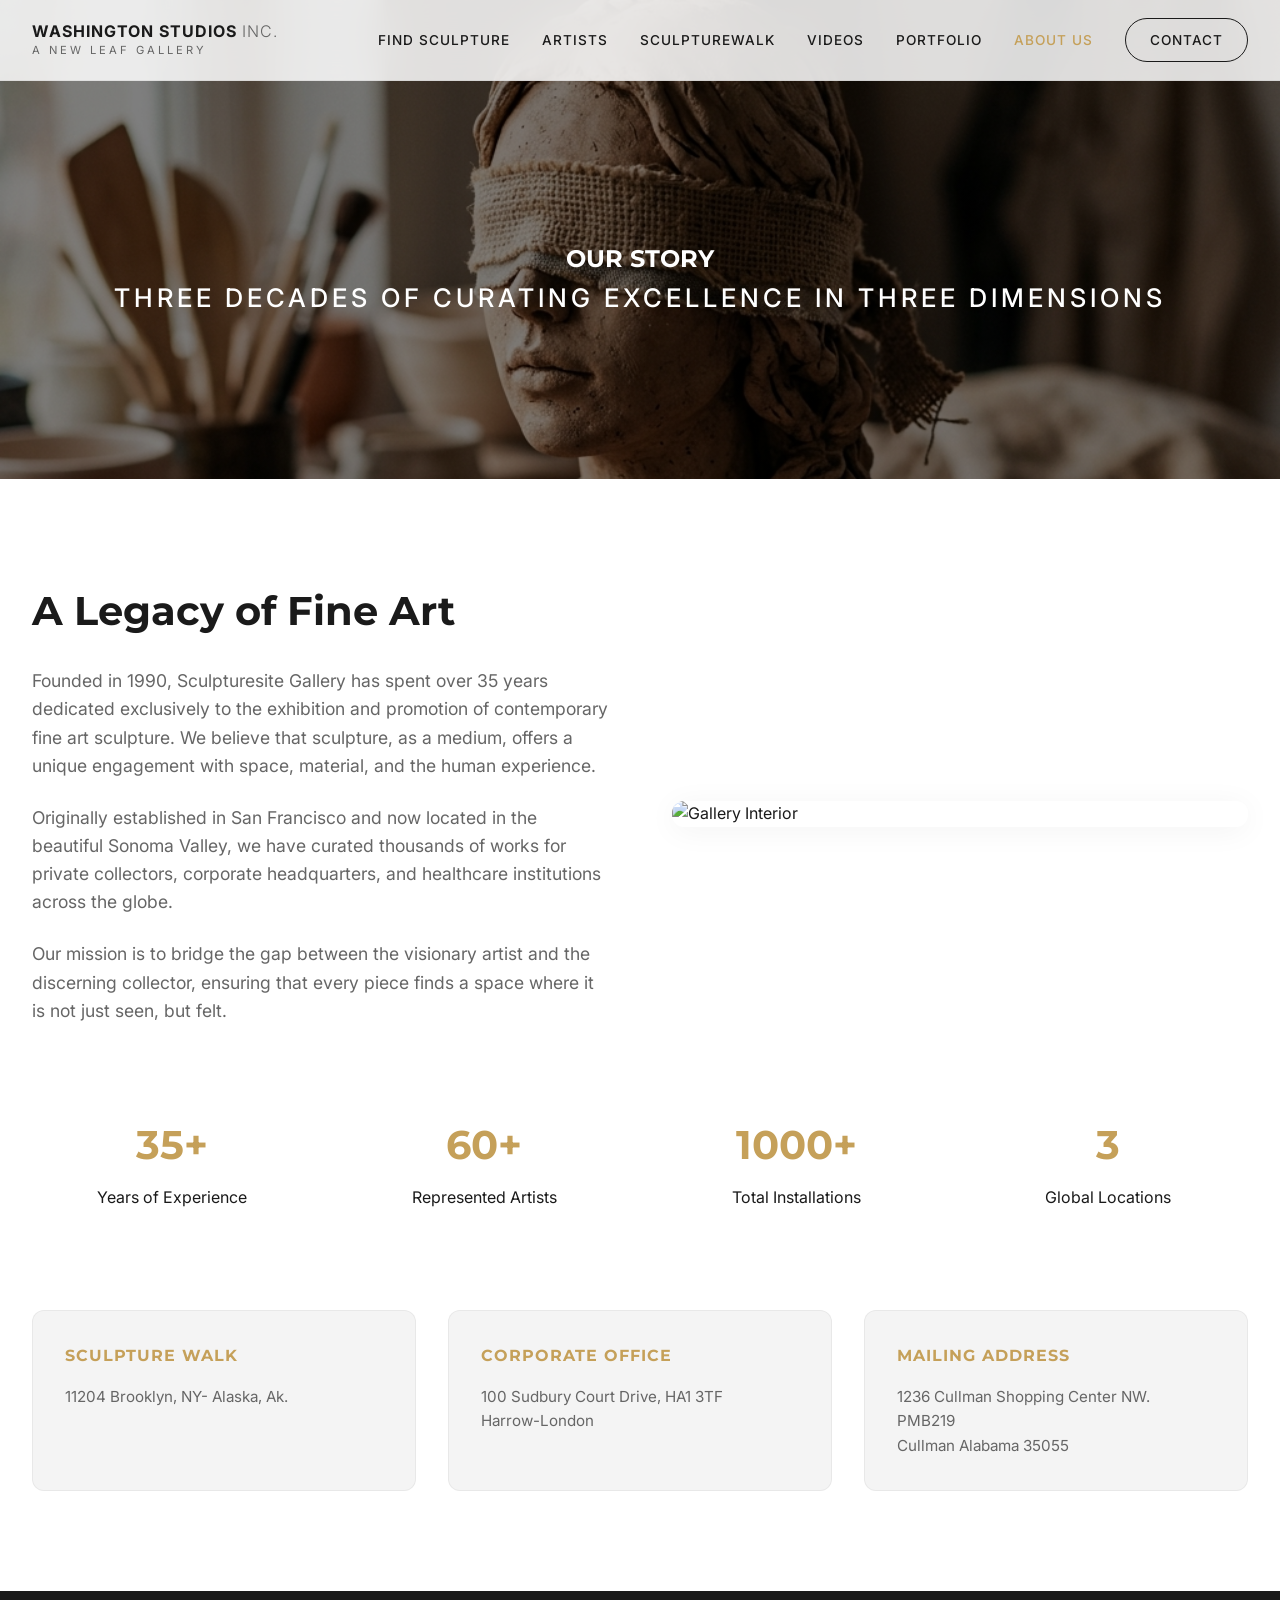
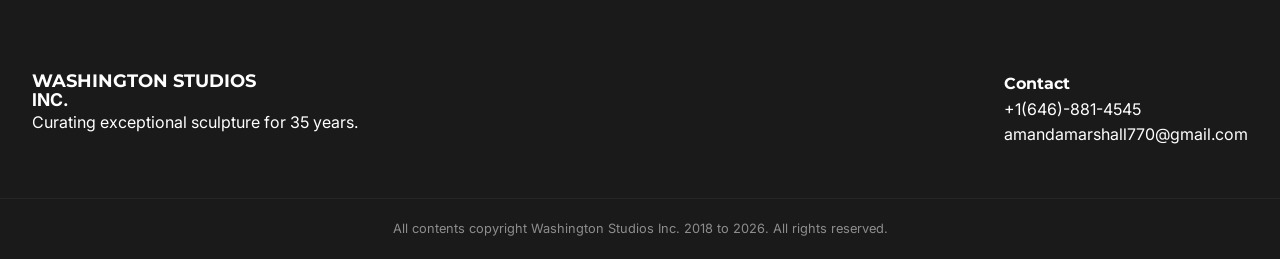
==== about.html @ 8a9ef1b8 "Revert to 4:00 PM state and update hero with new sculpture image and white text contrast" ====
<!DOCTYPE html>
<html lang="en">
<head>
    <meta charset="UTF-8">
    <meta name="viewport" content="width=device-width, initial-scale=1.0">
    <title>About Us | Washington Studios Inc. / A New Leaf Gallery</title>
    <meta name="description" content="Learn about Sculpturesite Gallery's 35-year history of curating exceptional contemporary, abstract, and figurative sculptures.">
    
    <!-- Google Fonts -->
    <link rel="preconnect" href="https://fonts.googleapis.com">
    <link rel="preconnect" href="https://fonts.gstatic.com" crossorigin>
    <link href="https://fonts.googleapis.com/css2?family=Inter:wght@300;400;500;600&family=Montserrat:wght@300;400;500;600;700&display=swap" rel="stylesheet">
    
    <!-- Icons -->
    <script src="https://unpkg.com/lucide@0.400.0/dist/umd/lucide.min.js"></script>
    <link rel="stylesheet" href="https://cdnjs.cloudflare.com/ajax/libs/font-awesome/6.5.1/css/all.min.css">
    
    <link rel="stylesheet" href="style.css?v=1.1.3">
    <style>
        .about-hero {
            padding: 240px 0 120px;
            background: linear-gradient(rgba(0,0,0,0.5), rgba(0,0,0,0.5)), url('assets/images/hero-sculpture.png');
            background-size: cover;
            background-position: center;
            background-attachment: fixed;
            color: white;
            text-align: center;
        }
        
        .about-content {
            padding: 100px 0;
        }
        
        .story-grid {
            display: grid;
            grid-template-columns: 1fr 1fr;
            gap: 4rem;
            align-items: center;
        }
        
        .story-text h2 {
            font-size: 2.5rem;
            margin-bottom: 1.5rem;
        }
        
        
        .story-text p {
            font-size: 1.1rem;
            color: var(--text-muted);
            margin-bottom: 1.5rem;
        }
        
        .gallery-preview {
            border-radius: var(--radius);
            overflow: hidden;
            box-shadow: var(--shadow);
        }
        
        .stats-grid {
            display: grid;
            grid-template-columns: repeat(4, 1fr);
            gap: 2rem;
            margin-top: 4rem;
            text-align: center;
        }
        
        .stat-item h3 {
            font-size: 2.5rem;
            color: var(--accent);
            margin-bottom: 0.5rem;
        }
    </style>
</head>
<body>

    <!-- Header -->
    <header class="glass-nav">
        <div class="container nav-content">
            <div class="logo">
                <a href="index.html" style="text-decoration: none; color: inherit;">
                    <span class="logo-text">
                        <span class="logo-main">WASHINGTON STUDIOS <span>INC.</span></span>
                        <span class="logo-tagline">A NEW LEAF GALLERY</span>
                    </span>
                </a>
            </div>
            <nav class="desktop-nav">
                <ul>
                    <li><a href="find-sculpture.html">Find Sculpture</a></li>
                    <li><a href="index.html">Artists</a></li>
                    <li><a href="sculpturewalk.html">SculptureWalk</a></li>
                    <li><a href="videos.html">Videos</a></li>
                    <li><a href="portfolio.html">Portfolio</a></li>
                    <li><a href="about.html" class="active">About Us</a></li>
                    <li><a href="contact.html" class="contact-btn">Contact</a></li>
                </ul>
            </nav>
            <div class="mobile-menu-toggle">
                <i data-lucide="menu"></i>
            </div>
        </div>
    </header>

    <main>
        <section class="about-hero">
            <div class="container">
                <h1 class="fade-in">OUR STORY</h1>
                <p class="subtitle fade-in" style="color: white; opacity: 0.9;">Three Decades of Curating Excellence in Three Dimensions</p>
            </div>
        </section>

        <section class="about-content">
            <div class="container">
                <div class="story-grid">
                    <div class="story-text fade-in">
                        <h2>A Legacy of Fine Art</h2>
                        <p>Founded in 1990, Sculpturesite Gallery has spent over 35 years dedicated exclusively to the exhibition and promotion of contemporary fine art sculpture. We believe that sculpture, as a medium, offers a unique engagement with space, material, and the human experience.</p>
                        <p>Originally established in San Francisco and now located in the beautiful Sonoma Valley, we have curated thousands of works for private collectors, corporate headquarters, and healthcare institutions across the globe.</p>
                        <p>Our mission is to bridge the gap between the visionary artist and the discerning collector, ensuring that every piece finds a space where it is not just seen, but felt.</p>
                    </div>
                    <div class="gallery-preview fade-in">
                        <img src="assets/images/featured-1.png" alt="Gallery Interior" style="width: 100%; height: 100%; object-fit: cover;">
                    </div>
                </div>

                <div class="stats-grid fade-in">
                    <div class="stat-item">
                        <h3>35+</h3>
                        <p>Years of Experience</p>
                    </div>
                    <div class="stat-item">
                        <h3>60+</h3>
                        <p>Represented Artists</p>
                    </div>
                    <div class="stat-item">
                        <h3>1000+</h3>
                        <p>Total Installations</p>
                    </div>
                    <div class="stat-item">
                        <h3>3</h3>
                        <p>Global Locations</p>
                    </div>
                </div>

                <div class="locations-grid fade-in">
                    <div class="location-card">
                        <h4>Sculpture Walk</h4>
                        <p>11204 Brooklyn, NY- Alaska, Ak.</p>
                    </div>
                    <div class="location-card">
                        <h4>Corporate Office</h4>
                        <p>100 Sudbury Court Drive, HA1 3TF<br>Harrow-London</p>
                    </div>
                    <div class="location-card">
                        <h4>Mailing Address</h4>
                        <p>1236 Cullman Shopping Center NW.<br>PMB219<br>Cullman Alabama 35055</p>
                    </div>
                </div>
            </div>
        </section>
    </main>

    <!-- Footer -->
    <footer>
        <div class="container footer-content">
            <div class="footer-info">
                <div class="logo">
                    <span class="logo-text" style="font-size: 1.1rem;">WASHINGTON STUDIOS<span> INC.</span></span>
                </div>
                <p>Curating exceptional sculpture for 35 years.</p>
            </div>
            <div class="footer-links">
                <div class="link-group">
                    <h4>Contact</h4>
                    <p><i data-lucide="phone"></i> <a href="tel:+16468814545" style="color: inherit; text-decoration: none;">+1(646)-881-4545</a></p>
                    <p><i data-lucide="mail"></i> <a href="mailto:amandamarshall770@gmail.com" style="color: inherit; text-decoration: none;">amandamarshall770@gmail.com</a></p>
                </div>
            </div>
        </div>
        <div class="footer-bottom">
            <p>All contents copyright Washington Studios Inc. 2018 to 2026. All rights reserved.</p>
        </div>
    </footer>

    <script src="app.js?v=1.1.3"></script>
    <script>
        document.addEventListener('DOMContentLoaded', () => {
            if (typeof lucide !== 'undefined') {
                lucide.createIcons();
            }
        });
    </script>
</body>
</html>
---- style.css ----
:root {
    --primary: #1a1a1a;
    --secondary: #f4f4f4;
    --accent: #c5a059;
    --text: #1a1a1a;
    --text-muted: #666666;
    --bg: #ffffff;
    --glass: rgba(255, 255, 255, 0.85);
    --transition: cubic-bezier(0.4, 0, 0.2, 1);
    --shadow: 0 4px 30px rgba(0, 0, 0, 0.05);
    --radius: 12px;
}

* {
    margin: 0;
    padding: 0;
    box-sizing: border-box;
    font-family: 'Inter', sans-serif;
}

body {
    background-color: var(--bg);
    color: var(--text);
    line-height: 1.6;
    overflow-x: hidden;
}

h1, h2, h3, h4, .logo-text {
    font-family: 'Montserrat', sans-serif;
    font-weight: 700;
}

.container {
    max-width: 1400px;
    margin: 0 auto;
    padding: 0 2rem;
}

/* Glass Navigation */
.glass-nav {
    position: fixed;
    top: 0;
    left: 0;
    width: 100%;
    z-index: 1000;
    backdrop-filter: blur(20px);
    background: var(--glass);
    border-bottom: 1px solid rgba(0, 0, 0, 0.05);
    transition: all 0.3s var(--transition);
}

.nav-content {
    height: 80px;
    display: flex;
    justify-content: space-between;
    align-items: center;
}

.logo-text {
    display: flex;
    flex-direction: column;
    justify-content: center;
    line-height: 1.1;
}

.logo-main {
    font-size: 1rem;
    font-weight: 700;
    letter-spacing: 1px;
    text-transform: uppercase;
}

.logo-main span {
    font-weight: 300;
    color: var(--text-muted);
}

.logo-tagline {
    font-size: 0.7rem;
    font-weight: 400;
    letter-spacing: 3px;
    text-transform: uppercase;
    color: var(--text-muted);
    margin-top: 0.2rem;
}

.desktop-nav ul {
    display: flex;
    list-style: none;
    gap: 2rem;
}

.desktop-nav a {
    text-decoration: none;
    color: var(--text);
    font-size: 0.85rem;
    font-weight: 500;
    text-transform: uppercase;
    letter-spacing: 1px;
    transition: color 0.3s;
}

.desktop-nav a:hover, .desktop-nav a.active {
    color: var(--accent);
}

.contact-btn {
    padding: 0.8rem 1.5rem;
    border: 1px solid var(--primary);
    border-radius: 50px;
}

.contact-btn:hover {
    background: var(--primary);
    color: white !important;
}

.mobile-menu-toggle {
    display: none;
}

/* Hero Section */
.hero {
    height: 90vh;
    padding: 0;
    background: linear-gradient(rgba(0,0,0,0.5), rgba(0,0,0,0.5)), url('assets/images/hero-sculpture.png');
    background-size: cover;
    background-position: center;
    background-attachment: fixed;
    display: flex;
    align-items: center;
    justify-content: center;
    color: #ffffff;
    text-align: center;
}

.hero h1, .hero p, .hero .subtitle {
    color: #ffffff !important;
}

.majestic-title {
    font-weight: 300 !important;
    letter-spacing: 12px !important;
    font-size: clamp(2rem, 6vw, 4rem) !important;
    text-shadow: 0 10px 40px rgba(0,0,0,0.5);
}

.majestic-subtitle {
    letter-spacing: 4px !important;
    border-top: 1px solid rgba(255,255,255,0.3);
    padding-top: 1.5rem;
    margin-top: 1rem;
    font-weight: 400 !important;
}

.majestic-description {
    margin-top: 3rem;
}

/* MOBILE FIX FOR MAJESTIC HERO */
@media (max-width: 768px) {
    .hero-home-fix {
        padding-top: 140px !important;
        height: auto !important;
        min-height: 80vh !important;
    }

    .majestic-title {
        letter-spacing: 4px !important;
        font-size: 2.22rem !important;
        line-height: 1.2 !important;
        padding: 0 10px;
    }

    .majestic-subtitle {
        font-size: 0.9rem !important;
        letter-spacing: 2px !important;
        padding-top: 1rem !important;
    }

    .majestic-description {
        margin-top: 1.5rem !important;
        padding: 0 15px !important;
    }

    .majestic-description p {
        font-size: 1.05rem !important;
        line-height: 1.6 !important;
    }
}

.subtitle {
    font-size: clamp(1.2rem, 2vw, 1.8rem);
    color: var(--secondary);
    font-weight: 500;
    text-transform: uppercase;
    letter-spacing: 4px;
    margin-bottom: 2.5rem;
}

.description p {
    max-width: 850px;
    margin: 0 auto;
    font-size: 1.25rem;
    line-height: 1.8;
    color: rgba(255,255,255,0.95);
    letter-spacing: 0.5px;
}

/* Featured Section */
.featured {
    padding: 50px 0 100px;
}

.section-title {
    font-size: 2rem;
    margin-bottom: 3rem;
    text-align: center;
    position: relative;
    padding-bottom: 1rem;
}

.section-title::after {
    content: '';
    position: absolute;
    bottom: 0;
    left: 50%;
    transform: translateX(-50%);
    width: 50px;
    height: 2px;
    background: var(--accent);
}

.featured-grid {
    display: grid;
    grid-template-columns: repeat(4, 1fr);
    gap: 1.5rem;
}

.featured-card {
    position: relative;
    border-radius: var(--radius);
    overflow: hidden;
    height: 500px;
    cursor: pointer;
    box-shadow: var(--shadow);
    transition: transform 0.6s var(--transition);
}

.featured-card img {
    width: 100%;
    height: 100%;
    object-fit: cover;
    transition: transform 0.6s var(--transition);
}

.card-overlay {
    position: absolute;
    inset: 0;
    background: linear-gradient(to top, rgba(0,0,0,0.8) 0%, transparent 60%);
    display: flex;
    flex-direction: column;
    justify-content: flex-end;
    padding: 2rem;
    color: white;
    opacity: 0.9;
    transition: all 0.3s;
}

.featured-card:hover {
    transform: translateY(-10px);
}

.featured-card:hover img {
    transform: scale(1.1);
}

/* Gallery Controls */
.gallery-controls {
    background: var(--secondary);
    padding: 2rem 0;
    margin-bottom: 4rem;
}

.controls-wrapper {
    display: flex;
    justify-content: space-between;
    align-items: center;
}

.search-bar {
    position: relative;
    width: 300px;
}

.search-bar i {
    position: absolute;
    left: 1rem;
    top: 50%;
    transform: translateY(-50%);
    color: var(--text-muted);
}

.search-bar input {
    width: 100%;
    padding: 0.8rem 1rem 0.8rem 3rem;
    border: 1px solid rgba(0,0,0,0.1);
    border-radius: 50px;
    outline: none;
    transition: border-color 0.3s;
}

.search-bar input:focus {
    border-color: var(--accent);
}

.filter-btn {
    background: none;
    border: 1px solid rgba(0,0,0,0.1);
    padding: 0.6rem 1.5rem;
    border-radius: 50px;
    cursor: pointer;
    font-size: 0.85rem;
    font-weight: 500;
    margin-left: 0.5rem;
    transition: all 0.3s;
}

.filter-btn:hover, .filter-btn.active {
    background: var(--primary);
    color: white;
    border-color: var(--primary);
}

/* Artist Grid */
.artist-directory {
    padding-bottom: 100px;
}

.artist-grid {
    display: grid;
    grid-template-columns: repeat(auto-fill, minmax(300px, 1fr));
    gap: 2rem;
}

.artist-card {
    background: white;
    border-radius: var(--radius);
    overflow: hidden;
    border: 1px solid rgba(0,0,0,0.05);
    box-shadow: 0 4px 10px rgba(0,0,0,0.02);
    cursor: pointer;
    transition: all 0.3s var(--transition);
    display: flex;
    flex-direction: column;
}

.artist-img-wrapper {
    width: 100%;
    height: 350px;
    overflow: hidden;
    background: var(--secondary);
}

.artist-img-wrapper img {
    width: 100%;
    height: 100%;
    object-fit: cover;
    transition: transform 0.6s var(--transition);
}

.artist-info {
    padding: 1.5rem;
    position: relative;
    background: white;
}

.artist-card::before {
    content: '';
    position: absolute;
    top: 0;
    left: 0;
    width: 0;
    height: 4px;
    background: var(--accent);
    transition: width 0.3s;
    z-index: 10;
}

.artist-card:hover {
    transform: translateY(-8px);
    box-shadow: 0 15px 40px rgba(0,0,0,0.08);
}

.artist-card:hover img {
    transform: scale(1.1);
}

.artist-card:hover::before {
    width: 100%;
}

.artist-card h3 {
    font-size: 1rem;
    letter-spacing: 1px;
    margin-bottom: 0.25rem;
    text-transform: uppercase;
}

.artist-card span {
    font-size: 0.8rem;
    color: var(--text-muted);
    font-weight: 300;
}

/* Animations */
.fade-in {
    animation: fadeIn 1s var(--transition) forwards;
}

@keyframes fadeIn {
    from { opacity: 0; transform: translateY(20px); }
    to { opacity: 1; transform: translateY(0); }
}

/* Responsive */
@media (max-width: 1024px) {
    .featured-grid { grid-template-columns: repeat(2, 1fr); }
    .featured-card { height: 400px; }
}

@media (max-width: 768px) {
    .hero-content h1 { font-size: 2.8rem; }
    .controls-wrapper { flex-direction: column; gap: 1.5rem; }
    .search-bar { width: 100%; }
    .filters { display: flex; overflow-x: auto; width: 100%; padding-bottom: 0.5rem; }
}

/* Footer */
footer {
    background: var(--primary);
    color: white;
    padding: 80px 0 20px;
}

.footer-content {
    display: flex;
    justify-content: space-between;
    margin-bottom: 50px;
}

.footer-links {
    display: flex;
    gap: 4rem;
}

.social-links {
    display: flex;
    gap: 1.5rem;
}

.social-links a {
    color: white;
    opacity: 0.6;
    font-size: 1.2rem;
    transition: all 0.3s var(--transition);
}

.social-links a:hover {
    opacity: 1;
    color: var(--accent);
    transform: translateY(-3px);
}

.footer-bottom {
    border-top: 1px solid rgba(255,255,255,0.1);
    padding-top: 20px;
    text-align: center;
    font-size: 0.8rem;
    opacity: 0.5;
}

.locations-grid {
    margin-top: 100px;
    display: grid;
    grid-template-columns: repeat(3, 1fr);
    gap: 2rem;
}

.location-card {
    background: var(--secondary);
    padding: 2rem;
    border-radius: var(--radius);
    border: 1px solid rgba(0,0,0,0.05);
}

.location-card h4 {
    color: var(--accent);
    margin-bottom: 1rem;
    text-transform: uppercase;
    letter-spacing: 1px;
}

.location-card p {
    font-size: 0.95rem;
    color: var(--text-muted);
}

/* --- Global Responsive Fixes for All Pages --- */
@media (max-width: 768px) {
    .container {
        padding: 0 16px;
    }

    .nav-content {
        height: 60px !important; /* COMPACT HEADER */
    }

    .logo-text {
        font-size: 0.8rem !important; /* SMALLER REFINED LOGO */
        line-height: 1.2 !important;
        max-width: 200px !important;
    }

    .logo-text span {
        font-size: 0.7rem !important;
        display: block !important;
        letter-spacing: 0.5px !important;
    }

    /* Mobile Menu Toggle Positioning */
    .mobile-menu-toggle {
        display: flex !important;
        justify-content: center;
        align-items: center;
        width: 48px;
        height: 48px;
        cursor: pointer;
        z-index: 1050; /* Above everything */
        position: relative;
        margin-right: -14px; /* Nudge further to the edge */
        margin-top: -6px;   /* Nudge slightly higher */
        background: rgba(255,255,255,0.1);
        border-radius: 50%;
        transition: background 0.3s;
    }
    
    .mobile-menu-toggle:active {
        background: rgba(0,0,0,0.05);
    }
    
    .mobile-menu-toggle i {
        width: 28px;
        height: 28px;
        color: var(--primary);
    }
    
    .desktop-nav {
        position: fixed;
        top: 0;
        right: -100%;
        width: 100%;
        height: 100vh;
        background: var(--glass);
        backdrop-filter: blur(30px);
        display: flex !important;
        flex-direction: column;
        justify-content: center;
        align-items: center;
        transition: right 0.6s var(--transition);
        z-index: 1040;
    }

    .desktop-nav.mobile-active {
        right: 0;
    }

    .desktop-nav ul {
        flex-direction: column;
        align-items: center;
        gap: 2.5rem;
    }

    .desktop-nav a {
        font-size: 1.25rem;
    }

    section {
        padding: 60px 0 !important;
    }

    .hero {
        padding: 120px 20px 60px !important;
        text-align: center !important;
        display: flex !important;
        flex-direction: column !important;
        align-items: center !important;
    }

    .hero-content {
        max-width: 100% !important;
        width: 100% !important;
        display: flex !important;
        flex-direction: column !important;
        align-items: center !important;
    }

    .hero-content h1 {
        font-size: 2.2rem !important;
        letter-spacing: 1px !important;
        margin-bottom: 1rem !important;
        width: 100% !important;
    }

    .subtitle {
        font-size: 1rem !important;
        margin-bottom: 1.5rem !important;
        width: 100% !important;
    }

    .description {
        width: 100% !important;
        display: flex !important;
        justify-content: center !important;
    }

    .description p {
        margin: 0 auto !important;
        font-size: 1rem !important;
        text-align: center !important;
        max-width: 100% !important;
    }

    .section-title {
        font-size: 1.8rem !important;
        margin-bottom: 2rem !important;
    }

    /* Force all layout grids to single column on mobile */
    .featured-grid,
    .artist-grid,
    .story-grid,
    .discovery-grid,
    .video-grid,
    .tour-grid,
    .portfolio-grid,
    .contact-grid,
    .locations-grid,
    .stats-grid,
    .footer-content,
    .footer-links {
        grid-template-columns: 1fr !important;
        flex-direction: column !important;
        gap: 2rem !important;
        text-align: center;
    }

    .link-group {
        align-items: center;
    }

    /* About Us Specific Hero Fix */
    .hero-about {
        min-height: 70vh !important;
        display: block !important; /* DISABLING FLEX TO PREVENT JUMPING */
        padding-top: 200px !important; /* MASSIVE SPACING TO ENSURE VISIBILITY */
        padding-bottom: 80px !important;
        background: linear-gradient(rgba(0,0,0,0.6), rgba(0,0,0,0.6)), url('assets/images/hero-sculpture.png') !important; /* DARKER FOR BETTER CONTRAST */
        background-size: cover !important;
        background-position: center !important;
        color: white !important;
        text-align: center !important;
    }

    .hero-about .hero-content {
        display: block !important;
        width: 100% !important;
        margin: 0 auto !important;
    }

    .hero-about h1 {
        font-size: 2.4rem !important; /* SCALED FOR BETTER FIT */
        margin-bottom: 1rem !important;
        color: white !important;
        text-transform: uppercase !important;
        letter-spacing: 2px !important;
        text-shadow: 0 4px 15px rgba(0,0,0,0.5) !important;
    }

    .hero-about .subtitle, .hero-about .description p {
        color: rgba(255,255,255,1) !important; /* FULL WHITE FOR SHARPNESS */
        max-width: 90% !important;
        margin-left: auto !important;
        margin-right: auto !important;
    }

    /* SculptureWalk Specific Hero Fix */
    .sw-hero {
        min-height: 70vh !important;
        display: flex !important;
        flex-direction: column !important;
        justify-content: center !important;
        padding-top: 120px !important;
        background: linear-gradient(rgba(0,0,0,0.6), rgba(0,0,0,0.6)), url('assets/images/hero-sculpture.png') !important;
        background-size: cover !important;
        background-position: center !important;
        color: white !important;
        text-align: center !important;
    }

    .sw-hero h1 {
        font-size: clamp(2rem, 10vw, 4rem) !important;
        font-weight: 800 !important;
        color: white !important;
        text-transform: uppercase !important;
        letter-spacing: 2px !important;
        text-shadow: 0 5px 20px rgba(0,0,0,0.8) !important;
        margin-bottom: 0.5rem !important;
    }

    .sw-hero p {
        font-size: clamp(1rem, 4vw, 1.5rem) !important;
        color: rgba(255,255,255,0.9) !important;
        max-width: 800px !important;
        margin: 0 auto !important;
    }

    .hero-walk .description p {
        color: rgba(255,255,255,0.95) !important;
        max-width: 90% !important;
        margin: 0 auto !important;
        font-size: 1.1rem !important;
        line-height: 1.6 !important;
        text-shadow: 0 2px 5px rgba(0,0,0,0.5) !important;
    }

    /* Portfolio Specific Hero Fix */
    .hero-fixed {
        padding-top: 180px !important;
        min-height: 70vh !important;
        background: linear-gradient(rgba(0,0,0,0.65), rgba(0,0,0,0.65)), url('assets/images/hero-sculpture.png') !important; /* FRESH CLEAN IMAGE */
        background-size: cover !important;
        background-position: center !important;
        display: flex !important;
        flex-direction: column !important;
        align-items: center !important;
        text-align: center !important;
    }

    .hero-fixed h1 {
        font-size: clamp(2rem, 10vw, 3.5rem) !important;
        color: white !important;
        text-transform: uppercase !important;
        letter-spacing: 2px !important;
        text-shadow: 0 5px 20px rgba(0,0,0,0.8) !important;
    }

    .hero-fixed p {
        color: white !important; /* FORCING WHITE FOR READABILITY */
        font-size: 1.1rem !important;
        text-shadow: 0 2px 10px rgba(0,0,0,0.5) !important;
        max-width: 90% !important;
        margin: 1rem auto !important;
    }

    .portfolio-tabs {
        display: flex;
        justify-content: center;
        gap: 1.5rem;
        margin-top: 2rem;
    }

    .portfolio-tabs .filter-btn {
        color: white !important;
        border-color: rgba(255,255,255,0.4) !important;
        background: rgba(255,255,255,0.1) !important;
    }

    .portfolio-tabs .filter-btn.active {
        background: white !important;
        color: var(--primary) !important;
    }

    /* Videos Specific Hero Fix */
    .hero-videos {
        min-height: 80vh !important;
        background: linear-gradient(rgba(0,0,0,0.65), rgba(0,0,0,0.65)), url('assets/images/hero-sculpture.png') !important;
        background-size: cover !important;
        background-position: center !important;
        background-attachment: fixed !important;
        display: flex !important;
        flex-direction: column !important;
        align-items: center !important;
        justify-content: center !important;
        text-align: center !important;
        color: #ffffff !important;
        padding-top: 100px !important; /* REDUCED TOP PADDING ON DESKTOP TO ALLOW VERTICAL CENTERING */
    }

    .hero-videos h1, .hero-videos p {
        color: #ffffff !important;
    }

    .hero-videos h1 {
        font-size: clamp(3rem, 10vw, 6rem) !important; /* LARGER FOR DESKTOP */
        margin-bottom: 2rem !important;
        font-weight: 800 !important;
        text-transform: uppercase !important;
        letter-spacing: 5px !important; /* MORE EDITORIAL SPACING */
        text-shadow: 0 10px 40px rgba(0,0,0,0.8) !important;
    }

    .hero-videos .subtitle {
        font-size: clamp(1.2rem, 2vw, 1.8rem) !important;
        color: var(--secondary) !important;
        font-weight: 400 !important;
        text-transform: uppercase !important;
        letter-spacing: 6px !important;
        max-width: 1000px !important;
        margin: 0 auto !important;
        opacity: 0.95;
    }

    .artist-img-wrapper {
        height: 300px !important;
    }

    /* SculptureWalk and Portfolio special handling */
    .tour-item {
        flex-direction: column !important;
        height: auto !important;
    }

    .tour-img, .tour-info {
        width: 100% !important;
        height: auto !important;
    }

    .tour-info {
        padding: 2rem !important;
    }

    .video-card iframe {
        height: 250px !important;
    }
}
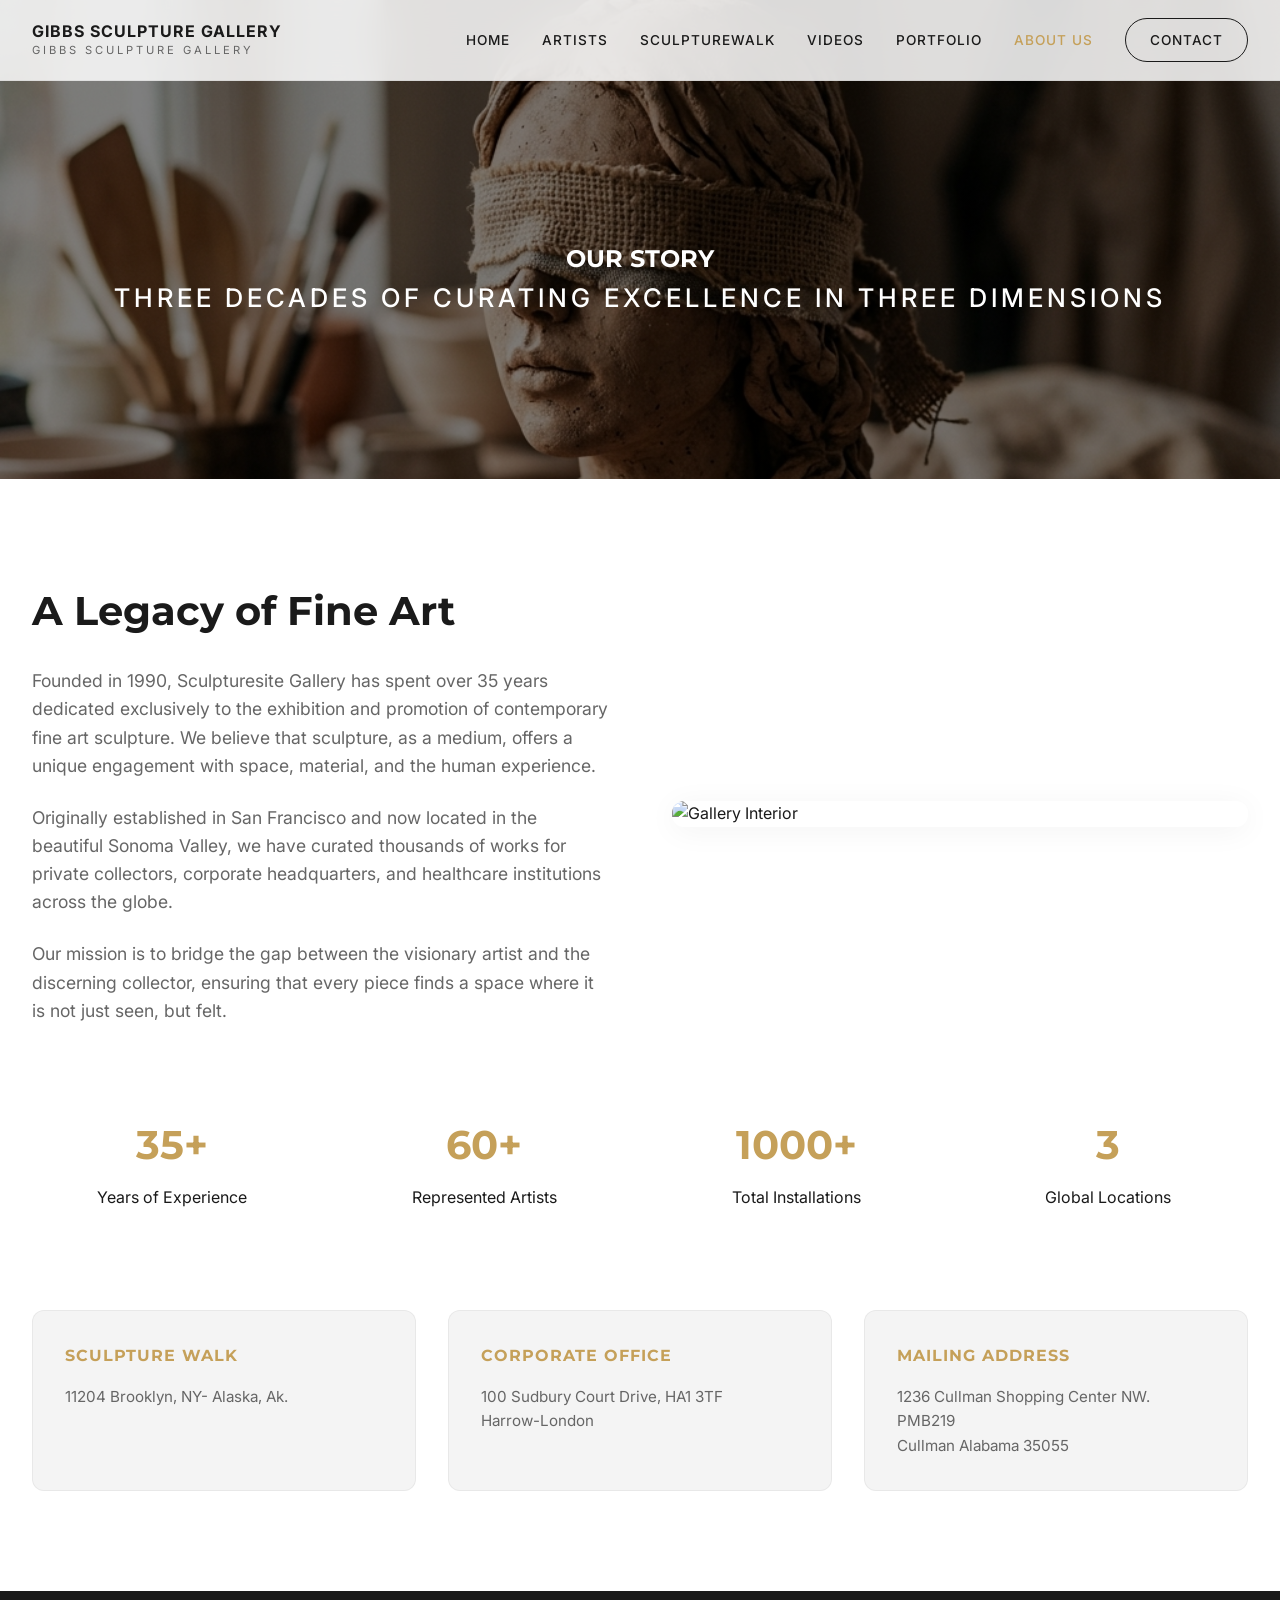
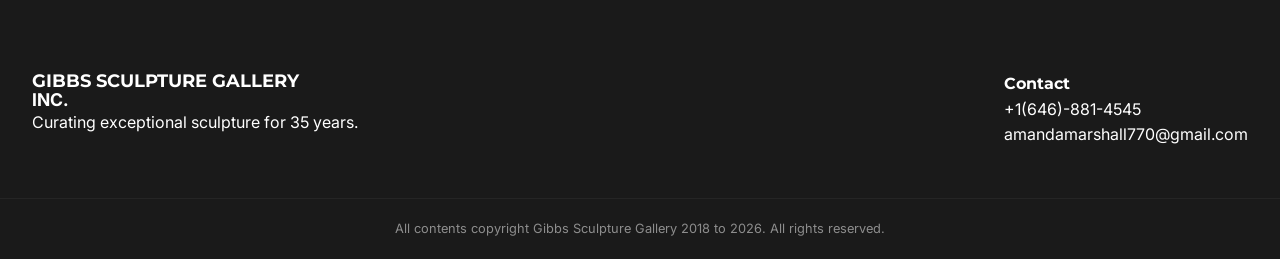
==== commit 4829c7db: "Removed deleted image references and swapped Find Sculpture to become the new Home page" ====
--- a/about.html
+++ b/about.html
@@ -3,7 +3,7 @@
 <head>
     <meta charset="UTF-8">
     <meta name="viewport" content="width=device-width, initial-scale=1.0">
-    <title>About Us | Washington Studios Inc. / A New Leaf Gallery</title>
+    <title>About Us | Gibbs Sculpture Gallery</title>
     <meta name="description" content="Learn about Sculpturesite Gallery's 35-year history of curating exceptional contemporary, abstract, and figurative sculptures.">
     
     <!-- Google Fonts -->
@@ -79,15 +79,15 @@
             <div class="logo">
                 <a href="index.html" style="text-decoration: none; color: inherit;">
                     <span class="logo-text">
-                        <span class="logo-main">WASHINGTON STUDIOS <span>INC.</span></span>
-                        <span class="logo-tagline">A NEW LEAF GALLERY</span>
+                        <span class="logo-main">GIBBS SCULPTURE GALLERY</span>
+                        <span class="logo-tagline">Gibbs Sculpture Gallery</span>
                     </span>
                 </a>
             </div>
             <nav class="desktop-nav">
                 <ul>
-                    <li><a href="find-sculpture.html">Find Sculpture</a></li>
-                    <li><a href="index.html">Artists</a></li>
+                    <li><a href="index.html">Home</a></li>
+                    <li><a href="artists.html">Artists</a></li>
                     <li><a href="sculpturewalk.html">SculptureWalk</a></li>
                     <li><a href="videos.html">Videos</a></li>
                     <li><a href="portfolio.html">Portfolio</a></li>
@@ -119,7 +119,7 @@
                         <p>Our mission is to bridge the gap between the visionary artist and the discerning collector, ensuring that every piece finds a space where it is not just seen, but felt.</p>
                     </div>
                     <div class="gallery-preview fade-in">
-                        <img src="assets/images/featured-1.png" alt="Gallery Interior" style="width: 100%; height: 100%; object-fit: cover;">
+                        <img src="assets/images/stone-1.jpg" alt="Gallery Interior" style="width: 100%; height: 100%; object-fit: cover;">
                     </div>
                 </div>
 
@@ -165,7 +165,7 @@
         <div class="container footer-content">
             <div class="footer-info">
                 <div class="logo">
-                    <span class="logo-text" style="font-size: 1.1rem;">WASHINGTON STUDIOS<span> INC.</span></span>
+                    <span class="logo-text" style="font-size: 1.1rem;">GIBBS SCULPTURE GALLERY<span> INC.</span></span>
                 </div>
                 <p>Curating exceptional sculpture for 35 years.</p>
             </div>
@@ -178,7 +178,7 @@
             </div>
         </div>
         <div class="footer-bottom">
-            <p>All contents copyright Washington Studios Inc. 2018 to 2026. All rights reserved.</p>
+            <p>All contents copyright Gibbs Sculpture Gallery 2018 to 2026. All rights reserved.</p>
         </div>
     </footer>
 
--- a/style.css
+++ b/style.css
@@ -517,15 +517,27 @@
     }
 
     .logo-text {
-        font-size: 0.8rem !important; /* SMALLER REFINED LOGO */
-        line-height: 1.2 !important;
-        max-width: 200px !important;
-    }
-
-    .logo-text span {
-        font-size: 0.7rem !important;
-        display: block !important;
-        letter-spacing: 0.5px !important;
+        font-size: 0.9rem !important; /* SLIGHTLY LARGER FOR CLARITY */
+        line-height: 1.1 !important;
+        max-width: none !important; /* ALLOW FULL WIDTH TO PREVENT WRAPPING */
+        width: auto !important;
+    }
+
+    .logo-main {
+        white-space: nowrap !important; /* FORCE ONE LINE */
+    }
+
+    .logo-main span {
+        display: inline !important; /* KEEP "INC." ON THE SAME LINE */
+        font-size: inherit !important;
+        color: var(--text-muted) !important;
+    }
+
+    .logo-tagline {
+        display: block !important; /* ENSURE TAGLINE IS ON NEXT LINE */
+        font-size: 0.65rem !important;
+        letter-spacing: 2px !important;
+        color: var(--text-muted) !important;
     }
 
     /* Mobile Menu Toggle Positioning */
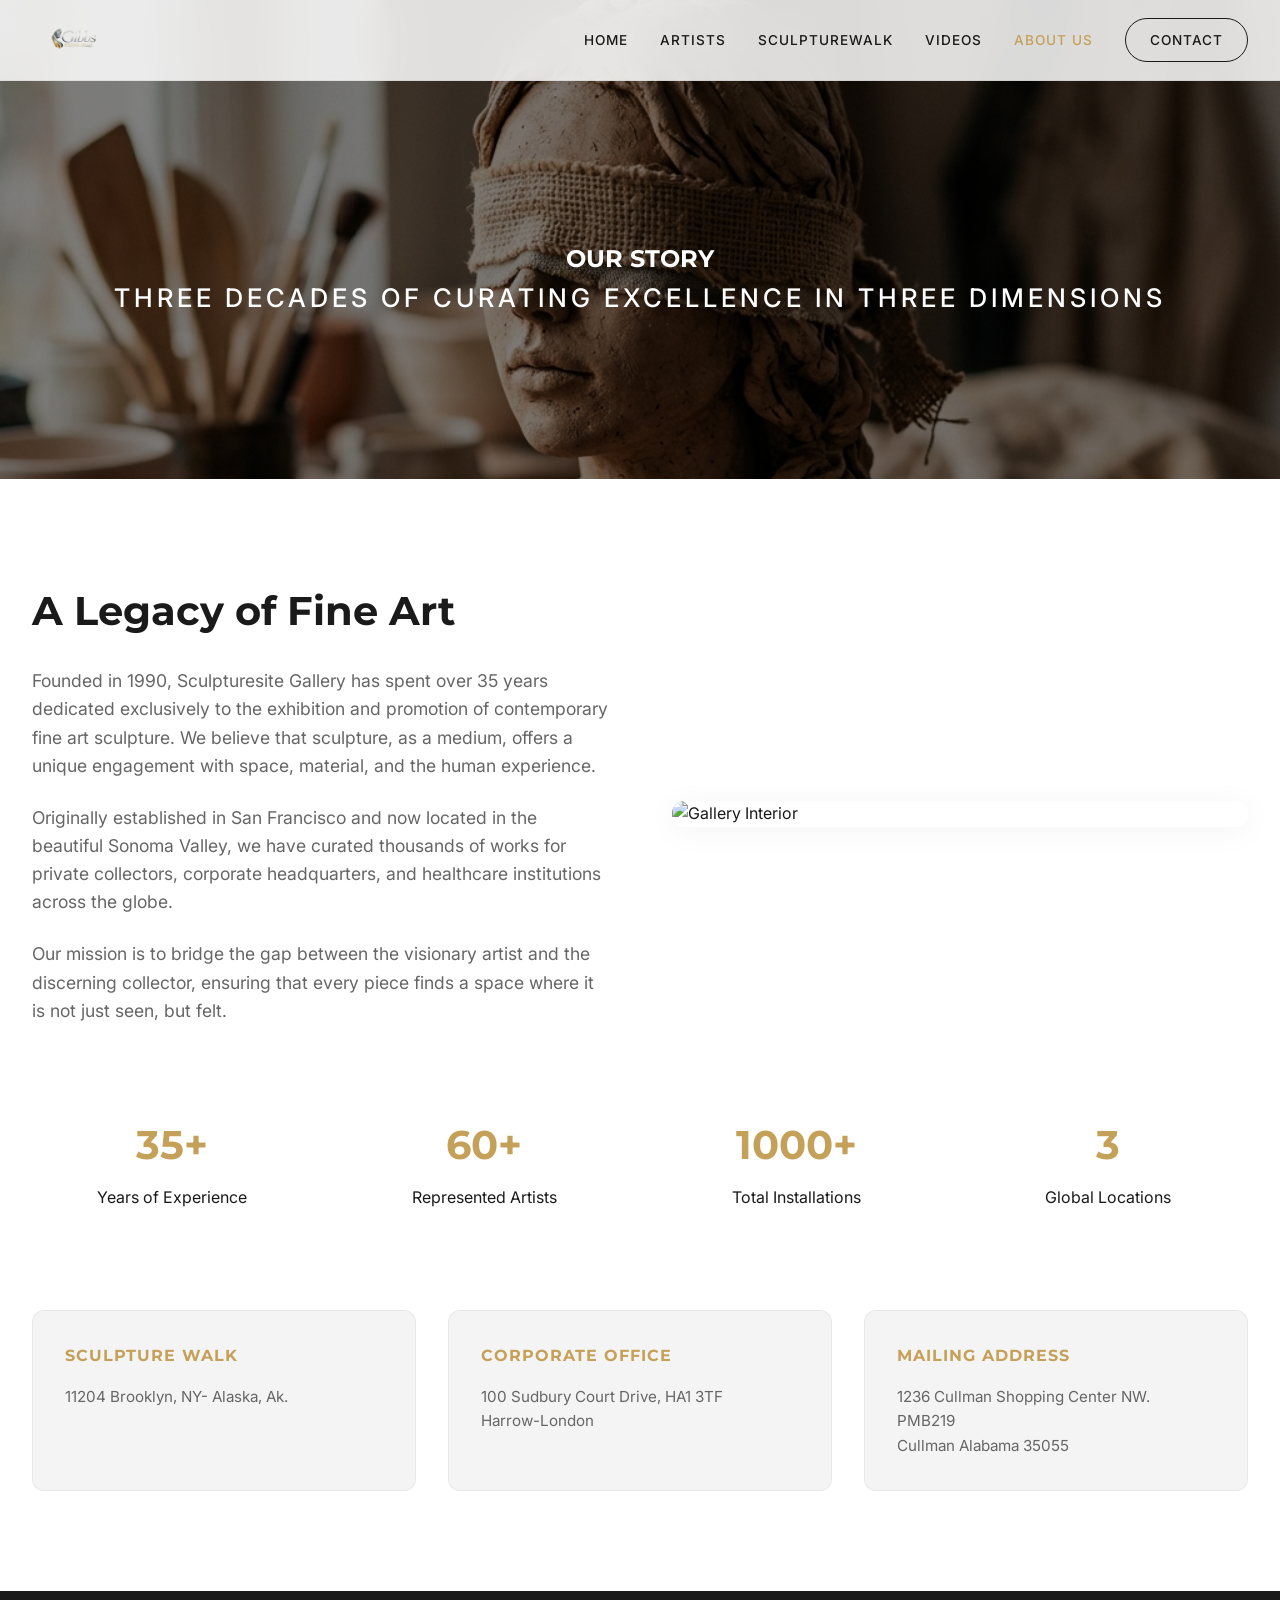
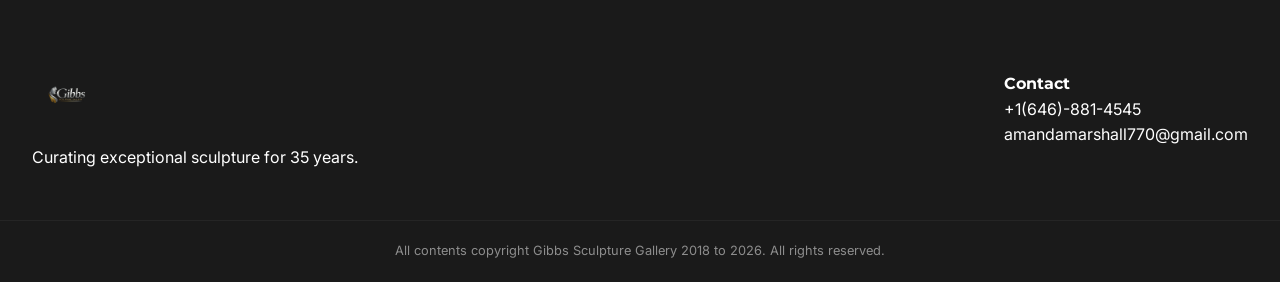
==== commit b31b3598: "Added custom logo image for header and footer" ====
--- a/about.html
+++ b/about.html
@@ -15,7 +15,7 @@
     <script src="https://unpkg.com/lucide@0.400.0/dist/umd/lucide.min.js"></script>
     <link rel="stylesheet" href="https://cdnjs.cloudflare.com/ajax/libs/font-awesome/6.5.1/css/all.min.css">
     
-    <link rel="stylesheet" href="style.css?v=1.1.3">
+    <link rel="stylesheet" href="style.css?v=1.2.0">
     <style>
         .about-hero {
             padding: 240px 0 120px;
@@ -77,11 +77,8 @@
     <header class="glass-nav">
         <div class="container nav-content">
             <div class="logo">
-                <a href="index.html" style="text-decoration: none; color: inherit;">
-                    <span class="logo-text">
-                        <span class="logo-main">GIBBS SCULPTURE GALLERY</span>
-                        <span class="logo-tagline">Gibbs Sculpture Gallery</span>
-                    </span>
+                <a href="index.html" style="text-decoration: none; display: flex; align-items: center;">
+                    <img src="assets/images/logo.png" alt="Gibbs Sculpture Gallery Logo" style="height: 60px; width: auto;">
                 </a>
             </div>
             <nav class="desktop-nav">
@@ -90,7 +87,6 @@
                     <li><a href="artists.html">Artists</a></li>
                     <li><a href="sculpturewalk.html">SculptureWalk</a></li>
                     <li><a href="videos.html">Videos</a></li>
-                    <li><a href="portfolio.html">Portfolio</a></li>
                     <li><a href="about.html" class="active">About Us</a></li>
                     <li><a href="contact.html" class="contact-btn">Contact</a></li>
                 </ul>
@@ -165,7 +161,7 @@
         <div class="container footer-content">
             <div class="footer-info">
                 <div class="logo">
-                    <span class="logo-text" style="font-size: 1.1rem;">GIBBS SCULPTURE GALLERY<span> INC.</span></span>
+                    <img src="assets/images/logo.png" alt="Gibbs Sculpture Gallery Logo" style="height: 50px; width: auto; margin-bottom: 1rem;">
                 </div>
                 <p>Curating exceptional sculpture for 35 years.</p>
             </div>
@@ -182,7 +178,7 @@
         </div>
     </footer>
 
-    <script src="app.js?v=1.1.3"></script>
+    <script src="app.js?v=1.2.0"></script>
     <script>
         document.addEventListener('DOMContentLoaded', () => {
             if (typeof lucide !== 'undefined') {
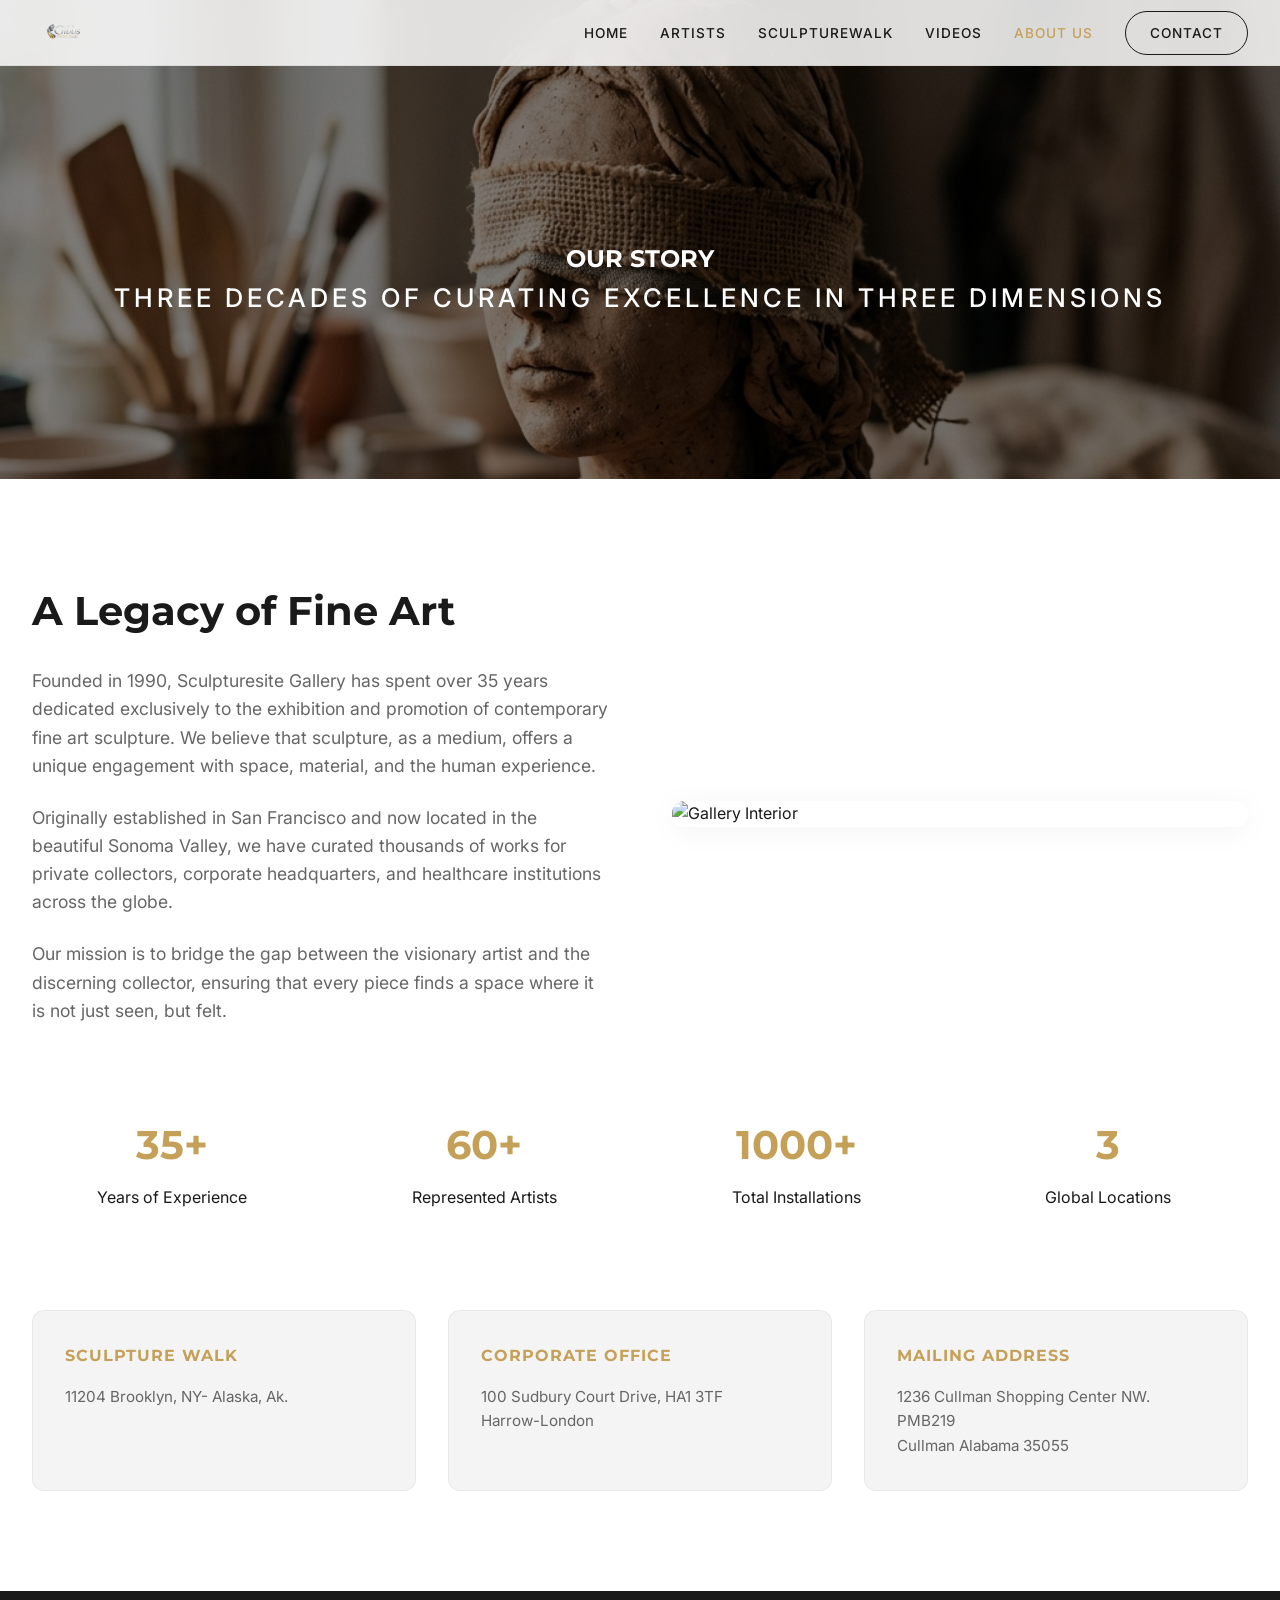
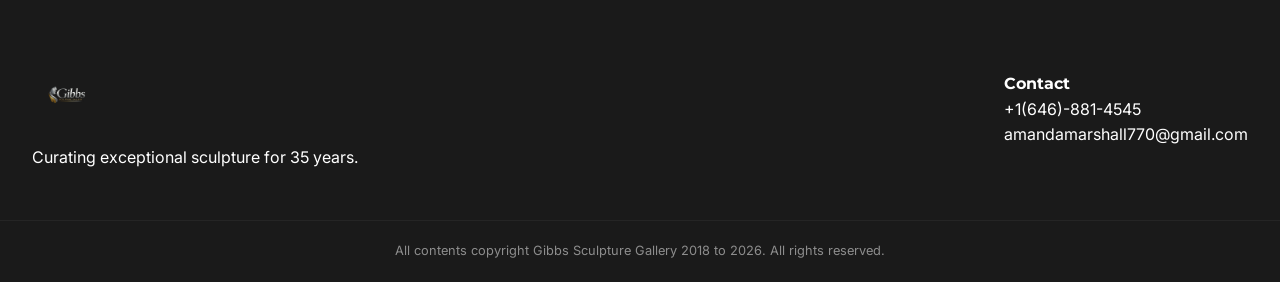
==== commit 222d4067: "Reduced header and logo size" ====
--- a/about.html
+++ b/about.html
@@ -78,7 +78,7 @@
         <div class="container nav-content">
             <div class="logo">
                 <a href="index.html" style="text-decoration: none; display: flex; align-items: center;">
-                    <img src="assets/images/logo.png" alt="Gibbs Sculpture Gallery Logo" style="height: 60px; width: auto;">
+                    <img src="assets/images/logo.png" alt="Gibbs Sculpture Gallery Logo" style="height: 45px; width: auto;">
                 </a>
             </div>
             <nav class="desktop-nav">
--- a/style.css
+++ b/style.css
@@ -50,7 +50,7 @@
 }
 
 .nav-content {
-    height: 80px;
+    height: 65px;
     display: flex;
     justify-content: space-between;
     align-items: center;
@@ -303,7 +303,7 @@
 
 .search-bar input {
     width: 100%;
-    padding: 0.8rem 1rem 0.8rem 3rem;
+    padding: 0.8rem 1.5rem;
     border: 1px solid rgba(0,0,0,0.1);
     border-radius: 50px;
     outline: none;
